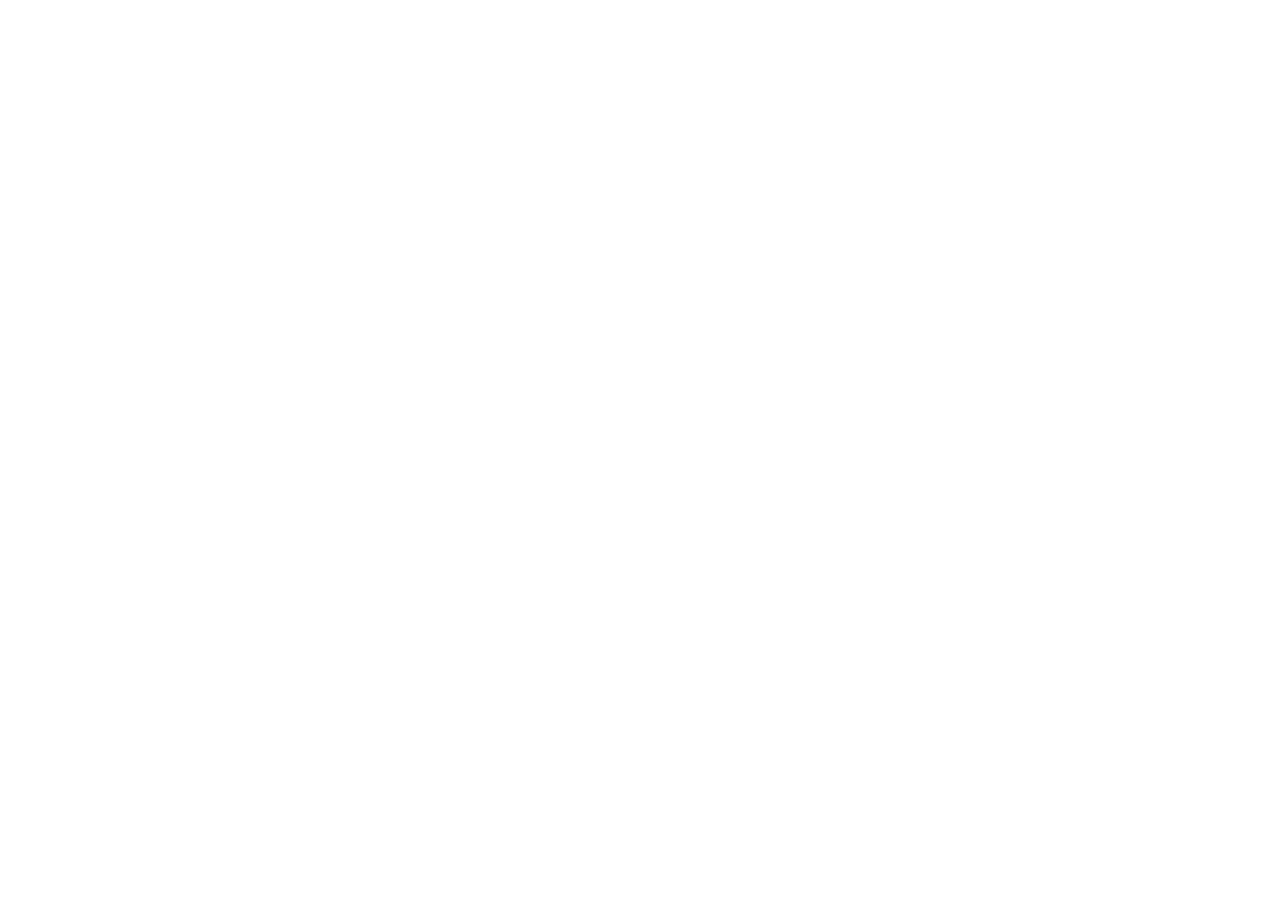
==== game.html @ 41a75256 "commit" ====
<!DOCTYPE html>
<html lang="en">
<head>
    <meta charset="UTF-8">
    <meta http-equiv="X-UA-Compatible" content="IE=edge">
    <meta name="viewport" content="width=device-width, initial-scale=1.0">
    <link rel="stylesheet" href="style.css">
    <title>WeFarm</title>
</head>
<body>
    <div class="contenir">
        <div class="grid">
            <div class="item"></div>
        <div class="item"></div>
        <div class="item"></div>
        <div class="item"></div>
        <div class="item"></div>
        <div class="item"></div>
        <div class="item"></div>
        <div class="item"></div>
        <div class="item"></div>
        </div>
    </div>

    <div class="contenir2">
        <div class="grid2">
            <div class="item2"></div>
            <div class="item2"></div>
        </div>
    </div>
</body>
</html>
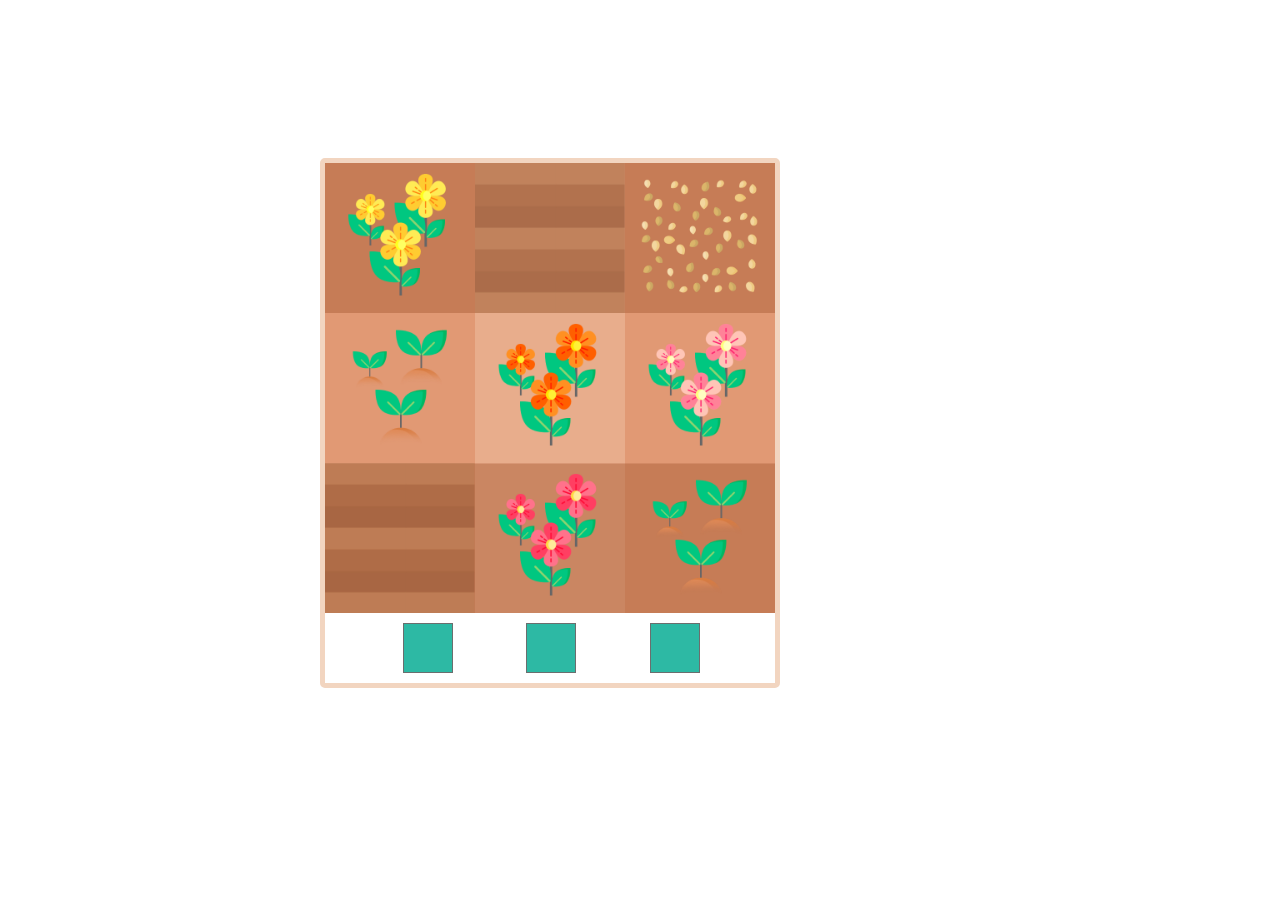
==== commit b1f09f47: "game design" ====
--- a/game.html
+++ b/game.html
@@ -4,29 +4,55 @@
     <meta charset="UTF-8">
     <meta http-equiv="X-UA-Compatible" content="IE=edge">
     <meta name="viewport" content="width=device-width, initial-scale=1.0">
-    <link rel="stylesheet" href="style.css">
+    <link rel="stylesheet" href="/assets/css/style.css">
     <title>WeFarm</title>
 </head>
 <body>
-    <div class="contenir">
+    <div class="container">
         <div class="grid">
-            <div class="item"></div>
-        <div class="item"></div>
-        <div class="item"></div>
-        <div class="item"></div>
-        <div class="item"></div>
-        <div class="item"></div>
-        <div class="item"></div>
-        <div class="item"></div>
-        <div class="item"></div>
+            <div class="item" id="loc1">
+                <img class="above" src="/assets/farm-imgs/yellow-flower.png">
+                <img src="/assets/farm-imgs/bg1-1.png">
+            </div>
+        <div class="item" id="loc2">
+            <img class="above" src="/assets/farm-imgs/stage0.png">
+            <img src="/assets/farm-imgs/bg1-2.png">
+        </div>
+        <div class="item" id="loc3">
+            <img class="above" src="/assets/farm-imgs/stage1.png">
+            <img src="/assets/farm-imgs/bg1-3.png">
+        </div>
+        <div class="item" id="loc4">
+            <img class="above" src="/assets/farm-imgs/stage2.png">
+            <img src="/assets/farm-imgs/bg2-1.png">
+        </div>
+        <div class="item" id="loc5">
+            <img class="above" src="/assets/farm-imgs/orange-flower.png">
+            <img src="/assets/farm-imgs/bg2-2.png">
+        </div>
+        <div class="item" id="loc6">
+            <img class="above" src="/assets/farm-imgs/rare-flower.png">
+            <img src="/assets/farm-imgs/bg2-3.png">
+        </div>
+        <div class="item" id="loc7">
+            <img class="above" src="/assets/farm-imgs/stage0.png">
+            <img src="/assets/farm-imgs/bg3-1.png">
+        </div>
+        <div class="item" id="loc8">
+            <img class="above" src="/assets/farm-imgs/pink-flower.png">
+            <img src="/assets/farm-imgs/bg3-2.png">
+        </div>
+        <div class="item" id="loc9">
+            <img class="above" src="/assets/farm-imgs/stage2.png">
+            <img src="/assets/farm-imgs/bg3-3.png">
+        </div>
+        </div>
+        <div class="grid2">
+            <div class="item2" id="water"></div>
+            <div class="item2" id="seeds"></div>
+            <div class="item2" id="farming"></div>
         </div>
     </div>
-
-    <div class="contenir2">
-        <div class="grid2">
-            <div class="item2"></div>
-            <div class="item2"></div>
-        </div>
-    </div>
+       
 </body>
 </html>--- a/assets/css/style.css
+++ b/assets/css/style.css
@@ -0,0 +1,83 @@
+@import url('https://fonts.googleapis.com/css2?family=Inconsolata:wght@300;400;500;600;700&family=Ubuntu:wght@400;500;700&display=swap');
+
+/* Splash Page */
+.splash-content {
+    display: flex;
+    flex-wrap: wrap;
+    justify-content: center;
+    flex-direction: column;
+}
+#splash-img{
+    margin-left: auto;
+    margin-right: auto;
+    margin-bottom: 0;
+}
+
+#wefarm{
+    text-align: center;
+    color: rgb(206, 169, 21);
+    font-family:'Inconsolata';
+    font-weight: 600;
+    font-size: 75px;
+}
+
+/* game */
+body{
+  margin-left: auto;
+  margin-right:auto;
+}
+.container {
+    background: rgb(255, 255, 255);
+    display: inline-block;
+    border: 5px solid rgb(242, 213, 192);
+    box-shadow: rgba(180, 52, 52, 0.554);
+    border-radius: 5px ;
+    margin-top: 150px;
+    margin-left: 25%;
+    margin-right:25%;
+
+  }
+  .grid{
+    display: grid;
+    grid-template-columns: repeat(3, 150px);
+    grid-template-rows: repeat(3, 150px);
+    grid-gap: 0px;
+  }
+  .item {
+    justify-content: center;
+    align-items: center;
+    display: flex;
+    background: white;
+  }
+  .item img{
+    position: absolute;
+    width: 150px;
+  }
+  .above{
+    z-index: 1;
+    position: absolute;
+
+  }
+  .container2 {
+    background: black;
+    display: inline-block;
+    border: 5px solid black;
+    margin-left: 85%;
+    
+  }
+  .grid2{
+    display: grid;
+    grid-template-columns: repeat(3, 50px);
+    grid-template-rows: repeat(1, 50px);
+    grid-gap: 25%;
+    margin-left: 15%;
+    margin-right:15%;
+    padding: 10px;
+  }
+  .item2 {
+    justify-content: center;
+    align-items: center;
+    display: flex;
+    border: 1px solid rgb(107, 110, 110);
+    background: rgb(45, 185, 164);
+  }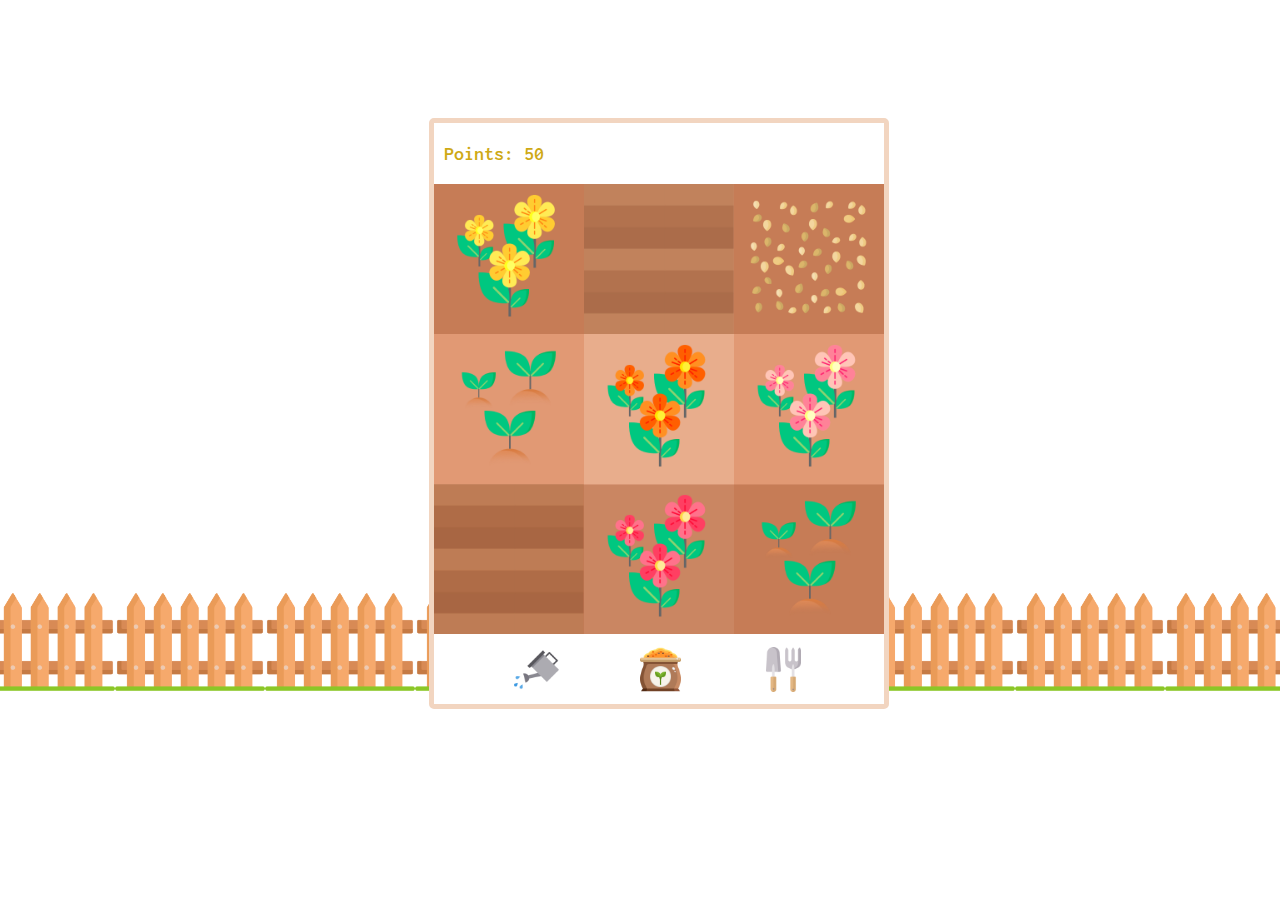
==== commit 13fe9fe3: "the game design is ready" ====
--- a/game.html
+++ b/game.html
@@ -5,10 +5,13 @@
     <meta http-equiv="X-UA-Compatible" content="IE=edge">
     <meta name="viewport" content="width=device-width, initial-scale=1.0">
     <link rel="stylesheet" href="/assets/css/style.css">
+    <!-- <script src="/assets/js/main.js"></script> -->
     <title>WeFarm</title>
 </head>
 <body>
     <div class="container">
+        <h3 class="points">Points: <span id="points"> </span> 
+        </h3> 
         <div class="grid">
             <div class="item" id="loc1">
                 <img class="above" src="/assets/farm-imgs/yellow-flower.png">
@@ -48,11 +51,17 @@
         </div>
         </div>
         <div class="grid2">
-            <div class="item2" id="water"></div>
-            <div class="item2" id="seeds"></div>
-            <div class="item2" id="farming"></div>
+            <div class="item2" id="water">
+                <img src="/assets/farm-imgs/watering-can.png">
+            </div>
+            <div class="item2" id="seeds">
+                <img src="/assets/farm-imgs/seed-bag.png">
+            </div>
+            <div class="item2" id="farming">
+                <img src="/assets/farm-imgs/farming.png">
+            </div>
         </div>
     </div>
-       
+    <script src="/assets/js/main.js"></script>
 </body>
 </html>--- a/assets/css/style.css
+++ b/assets/css/style.css
@@ -23,8 +23,14 @@
 
 /* game */
 body{
+  padding-top: 50px;
+  display: block;
   margin-left: auto;
   margin-right:auto;
+  background-image: url('/assets/images/fence.png');
+  background-repeat: repeat-x;
+  background-position: bottom;
+  background-size: 150px;
 }
 .container {
     background: rgb(255, 255, 255);
@@ -32,8 +38,8 @@
     border: 5px solid rgb(242, 213, 192);
     box-shadow: rgba(180, 52, 52, 0.554);
     border-radius: 5px ;
-    margin-top: 150px;
-    margin-left: 25%;
+    margin-top: 60px;
+    margin-left: 33.5%;
     margin-right:25%;
 
   }
@@ -78,6 +84,16 @@
     justify-content: center;
     align-items: center;
     display: flex;
-    border: 1px solid rgb(107, 110, 110);
-    background: rgb(45, 185, 164);
+  }
+  .item2 img{
+    width: 45px;
+  }
+  .points{
+    text-align: left;
+    color: rgb(206, 169, 21);
+    font-family:'Inconsolata';
+    /* margin-left: 10px; */
+    padding-left: 10px;
+    font-weight: 600;
+    font-size: 20px;
   }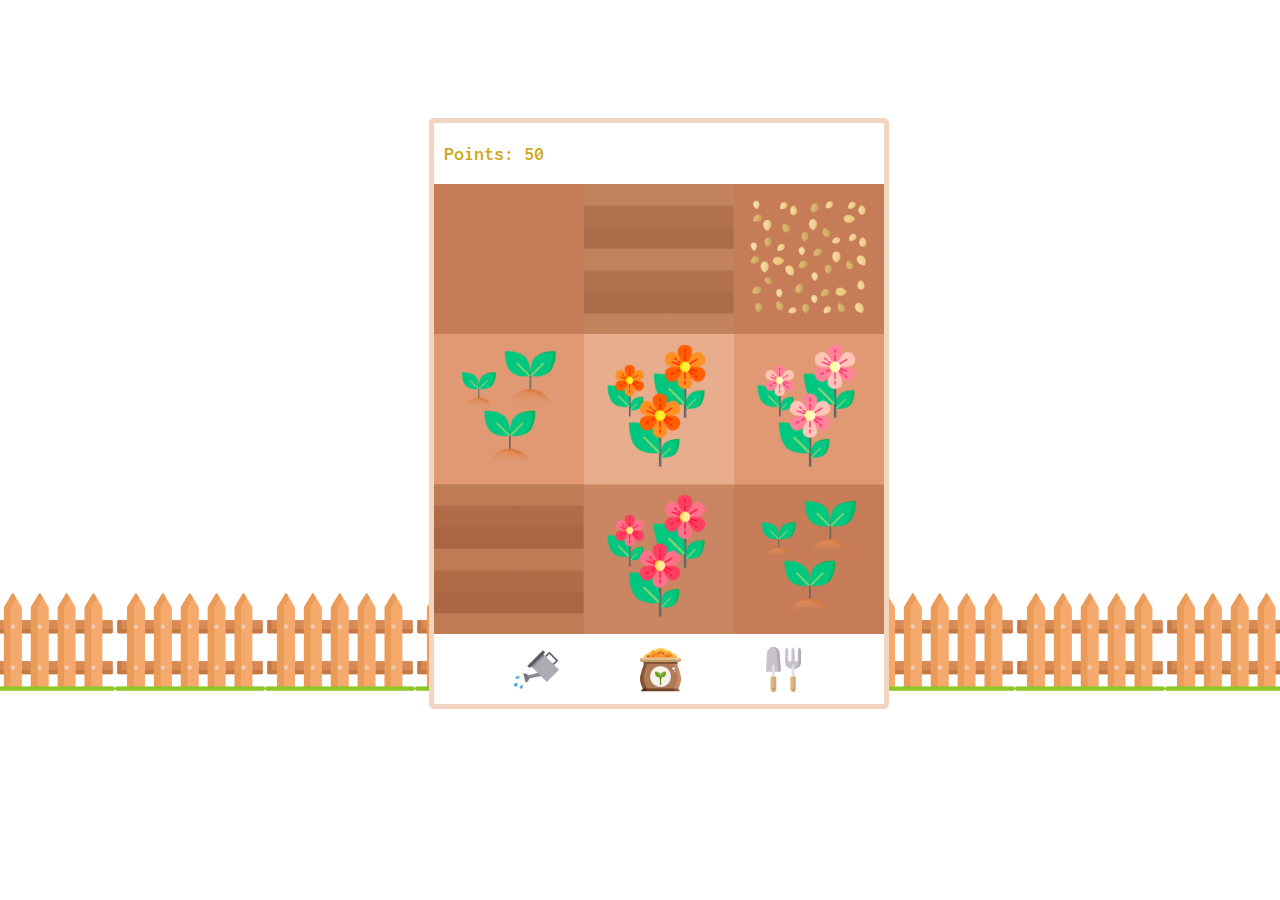
==== commit 51145bdc: "works for one location 1" ====
--- a/game.html
+++ b/game.html
@@ -5,7 +5,6 @@
     <meta http-equiv="X-UA-Compatible" content="IE=edge">
     <meta name="viewport" content="width=device-width, initial-scale=1.0">
     <link rel="stylesheet" href="/assets/css/style.css">
-    <!-- <script src="/assets/js/main.js"></script> -->
     <title>WeFarm</title>
 </head>
 <body>
@@ -14,54 +13,57 @@
         </h3> 
         <div class="grid">
             <div class="item" id="loc1">
-                <img class="above" src="/assets/farm-imgs/yellow-flower.png">
-                <img src="/assets/farm-imgs/bg1-1.png">
+                <!-- <img class="above" src="/assets/farm-imgs/yellow-flower.png"> -->
+                <img class="soil" src="/assets/farm-imgs/bg1-1.png">
             </div>
         <div class="item" id="loc2">
             <img class="above" src="/assets/farm-imgs/stage0.png">
-            <img src="/assets/farm-imgs/bg1-2.png">
+            <img class="soil" src="/assets/farm-imgs/bg1-2.png">
         </div>
         <div class="item" id="loc3">
             <img class="above" src="/assets/farm-imgs/stage1.png">
-            <img src="/assets/farm-imgs/bg1-3.png">
+            <img class="soil" src="/assets/farm-imgs/bg1-3.png">
         </div>
         <div class="item" id="loc4">
             <img class="above" src="/assets/farm-imgs/stage2.png">
-            <img src="/assets/farm-imgs/bg2-1.png">
+            <img  class="soil" src="/assets/farm-imgs/bg2-1.png">
         </div>
         <div class="item" id="loc5">
             <img class="above" src="/assets/farm-imgs/orange-flower.png">
-            <img src="/assets/farm-imgs/bg2-2.png">
+            <img class="soil" src="/assets/farm-imgs/bg2-2.png">
         </div>
         <div class="item" id="loc6">
             <img class="above" src="/assets/farm-imgs/rare-flower.png">
-            <img src="/assets/farm-imgs/bg2-3.png">
+            <img class="soil" src="/assets/farm-imgs/bg2-3.png">
         </div>
         <div class="item" id="loc7">
             <img class="above" src="/assets/farm-imgs/stage0.png">
-            <img src="/assets/farm-imgs/bg3-1.png">
+            <img class="soil" src="/assets/farm-imgs/bg3-1.png">
         </div>
         <div class="item" id="loc8">
             <img class="above" src="/assets/farm-imgs/pink-flower.png">
-            <img src="/assets/farm-imgs/bg3-2.png">
+            <img class="soil" src="/assets/farm-imgs/bg3-2.png">
         </div>
         <div class="item" id="loc9">
             <img class="above" src="/assets/farm-imgs/stage2.png">
-            <img src="/assets/farm-imgs/bg3-3.png">
+            <img class="soil" src="/assets/farm-imgs/bg3-3.png">
         </div>
         </div>
         <div class="grid2">
-            <div class="item2" id="water">
-                <img src="/assets/farm-imgs/watering-can.png">
+            <div class="item2">
+                <img  onclick="drag('water')" id="water" src="/assets/farm-imgs/watering-can.png">
             </div>
-            <div class="item2" id="seeds">
-                <img src="/assets/farm-imgs/seed-bag.png">
+            <div class="item2" >
+                <img onclick="drag('seeds')" id="seeds" src="/assets/farm-imgs/seed-bag.png">
             </div>
-            <div class="item2" id="farming">
-                <img src="/assets/farm-imgs/farming.png">
+            <div class="item2">
+                <img onclick="drag('farming')" id="farming" src="/assets/farm-imgs/farming.png">
+
             </div>
         </div>
     </div>
-    <script src="/assets/js/main.js"></script>
+   
+    <!-- <script src="/assets/js/main.js"></script> this was causing reload of page problem-->
+    <script src="/assets/js/dragTools.js"></script>
 </body>
 </html>--- a/assets/css/style.css
+++ b/assets/css/style.css
@@ -96,4 +96,7 @@
     padding-left: 10px;
     font-weight: 600;
     font-size: 20px;
+  }
+  #water, #seeds, #farming{
+    z-index: 2;
   }